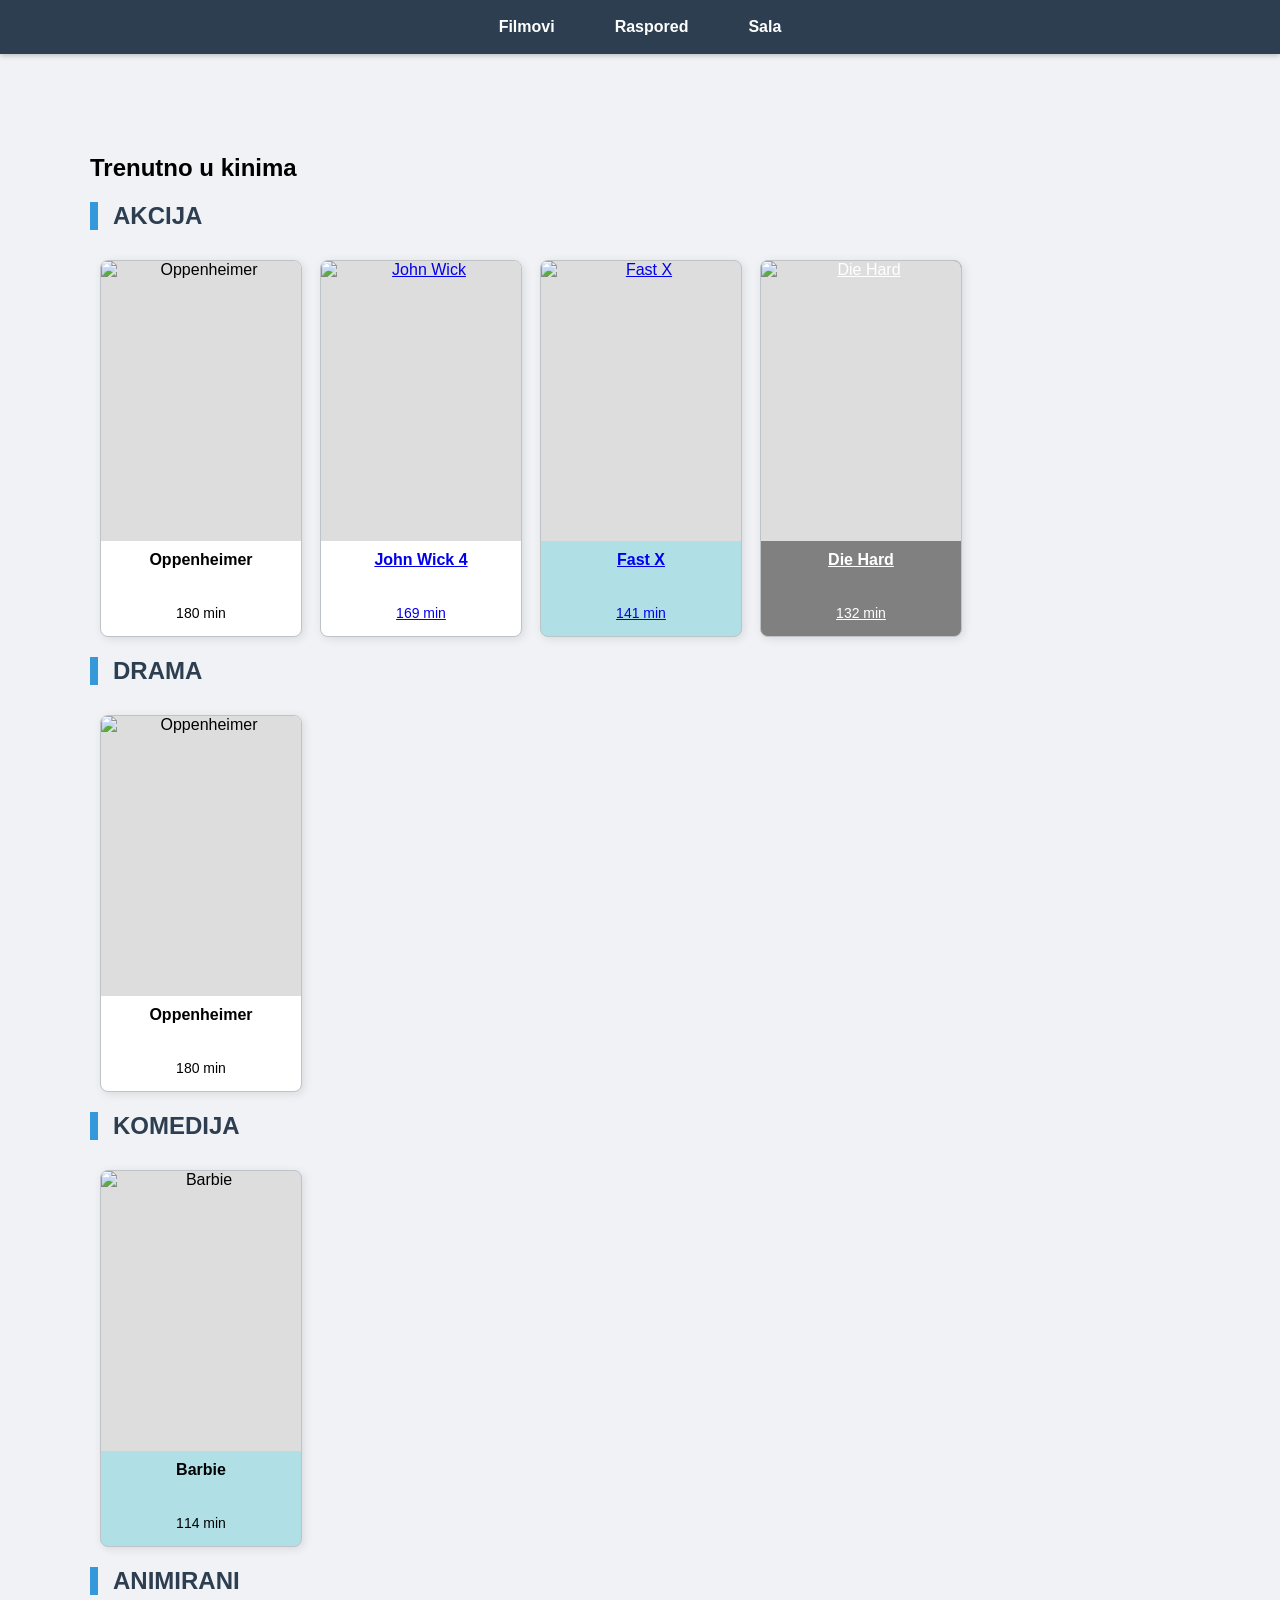
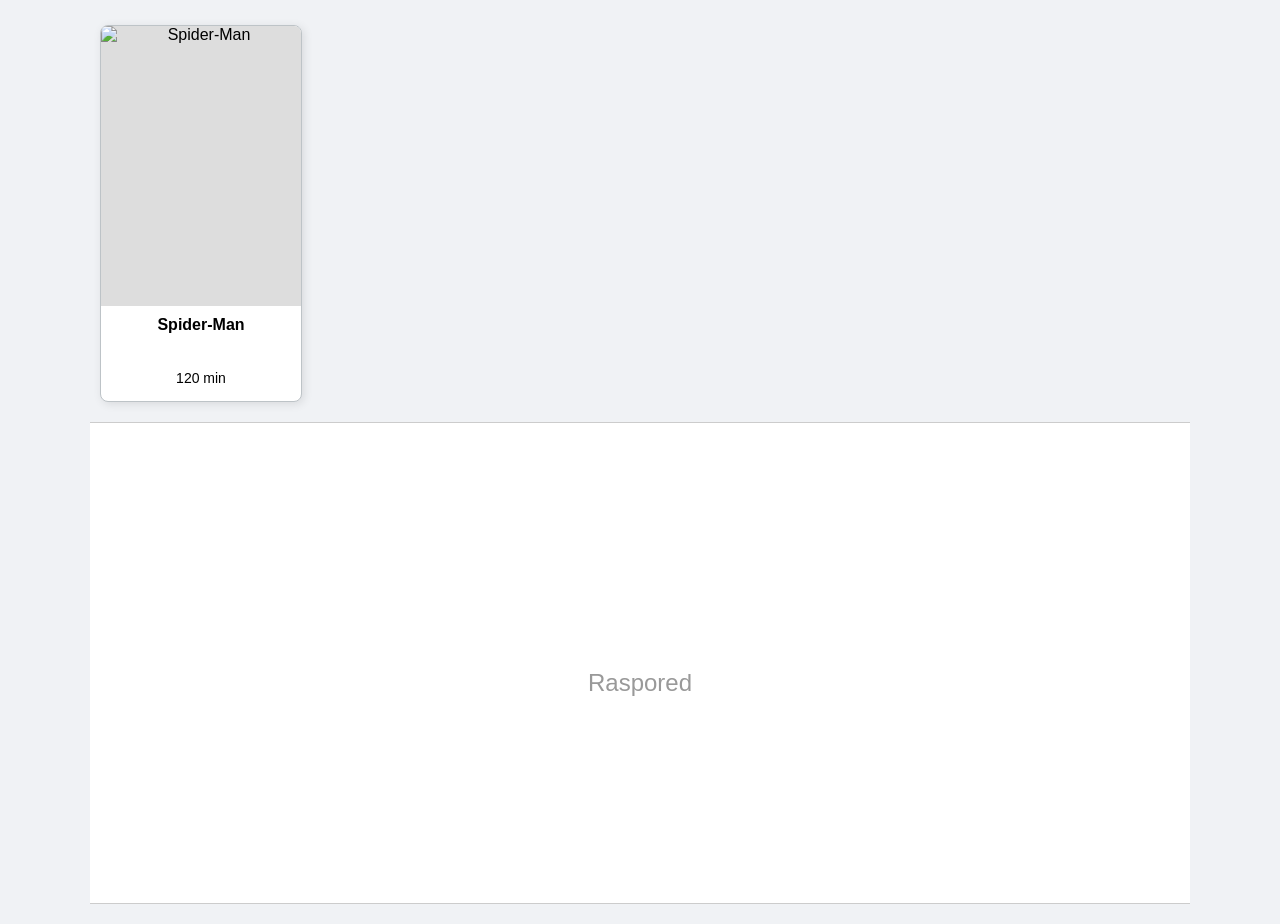
==== html/index.html @ 803a7f48 "Zadatak 3" ====
<!DOCTYPE html>
<html lang="bs">
<head>
    <meta charset="UTF-8">
    <meta name="viewport" content="width=device-width, initial-scale=1.0">
    <title>Kino - Filmovi</title>
    <link rel="stylesheet" href="../css/style.css">
</head>
<body>

    <nav>
        <ul>
            <li><a href="#filmovi">Filmovi</a></li>
            <li><a href="#raspored">Raspored</a></li>
            <li><a href="sala.html">Sala</a></li>
        </ul>
    </nav>

    <div class="container">
       
        <section id="filmovi">
            <h1>Trenutno u kinima</h1>

            <div id="akcija">
                <h2>Akcija</h2>
                <div class="movie-grid">
                    <a hraf ="sala.html" class="movie-card status-current">
                        <img src="https://placehold.co/200x280/000000/FFFFFF/png?text=Oppenheimer" alt="Oppenheimer">
                        <h4>Oppenheimer</h4>
                        <p>180 min</p>
                    </a>

                    <a href="sala.html" class="movie-card status-current">
                        <img src="https://placehold.co/200x280/000000/FFFFFF/png?text=John+Wick+4" alt="John Wick">
                        <h4>John Wick 4</h4>
                        <p>169 min</p>
                    </a>

                    <a href="sala.html" class="movie-card status-soon">
                        <img src="https://placehold.co/200x280/4682B4/FFFFFF/png?text=Fast+X" alt="Fast X">
                        <h4>Fast X</h4>
                        <p>141 min</p>
                    </a>

                    <a href="sala.html" class="movie-card status-expired">
                        <img src="https://placehold.co/200x280/555555/FFFFFF/png?text=Die+Hard" alt="Die Hard">
                        <h4>Die Hard</h4>
                        <p>132 min</p>
                    </a>
                </div>
            </div>

            <div id="drama">
                <h2>Drama</h2>
                <div class="movie-grid">
                    <div class="movie-card status-current">
                        <img src="https://placehold.co/200x280/000000/FFFFFF/png?text=Oppenheimer" alt="Oppenheimer">
                        <h4>Oppenheimer</h4>
                        <p>180 min</p>
                    </div>
                </div>
            </div>

            <div id="komedija">
                <h2>Komedija</h2>
                <div class="movie-grid">
                    <div class="movie-card status-soon">
                        <img src="https://placehold.co/200x280/4682B4/FFFFFF/png?text=Barbie" alt="Barbie">
                        <h4>Barbie</h4>
                        <p>114 min</p>
                    </div>
                </div>
            </div>

            <div id="animirani">
                <h2>Animirani</h2>
                <div class="movie-grid">
                    <div class="movie-card status-current">
                        <img src="https://placehold.co/200x280/000000/FFFFFF/png?text=Spider-Man" alt="Spider-Man">
                        <h4>Spider-Man</h4>

                                                <p>120 min</p>
                    </div>
                </div>
            </div>

        </section>

        <section id="raspored" class="placeholder-section">
            Raspored
        </section>

    

    </div>

</body>
</html>
---- css/style.css ----
/* Osnovni stilovi */
html { scroll-behavior: smooth; } /* Glatko skrolovanje na klik menija */

body {
    font-family: 'Segoe UI', Tahoma, Geneva, Verdana, sans-serif;
    margin: 0;
    padding: 0;
    background-color: #f0f2f5;
    min-width: 300px;
}

/* --- MENI (FIXED/STICKY) --- */
nav {
    position: sticky;
    top: 0;
    background-color: #2c3e50;
    color: white;
    z-index: 1000;
    box-shadow: 0 2px 5px rgba(0,0,0,0.2);
}

nav ul {
    list-style: none;
    margin: 0;
    padding: 0;
    display: flex;
    justify-content: center;
}

nav ul li a {
    display: block;
    color: white;
    text-align: center;
    padding: 18px 30px;
    text-decoration: none;
    font-weight: bold;
    transition: 0.3s;
}

nav ul li a:hover {
    background-color: #34495e;
    color: #3498db;
}

/* Responsivni meni: ako je ekran uzak, slažu se jedan ispod drugog */
@media screen and (max-width: 600px) {
    nav ul { flex-direction: column; }
    nav ul li { border-bottom: 1px solid #3e4f5f; }
}

/* --- KONTEJNERI --- */
.container {
    padding: 20px;
    max-width: 1100px;
    margin: 0 auto;
}

section {
    padding: 60px 0 20px 0; /* Padding da naslov ne ode pod fiksni meni */
    border-bottom: 1px solid #ccc;
}

h2 {
    text-transform: uppercase;
    color: #2c3e50;
    border-left: 8px solid #3498db;
    padding-left: 15px;
    margin-bottom: 30px;
}

/* --- GRID RASPORED --- */
.movie-grid {
    display: grid;
    gap: 20px; /* Razmak veći od minimalnih 10px */
    justify-content: center;
}

/* Specifični zahtjevi za broj kolona */
@media screen and (min-width: 1080px) {
    .movie-grid { grid-template-columns: repeat(5, 200px); }
}

@media screen and (min-width: 800px) and (max-width: 1079px) {
    .movie-grid { grid-template-columns: repeat(3, 200px); }
}

/* Ispod 800px, grid se sam prilagođava do minimalno 300px ekrana */
@media screen and (max-width: 799px) {
    .movie-grid { grid-template-columns: repeat(auto-fit, 200px); }
}

/* --- KARTICA FILMA --- */
.movie-card {
    width: 200px;
    border: 1px solid #bdc3c7;
    border-radius: 8px;
    overflow: hidden;
    text-align: center;
    box-shadow: 2px 2px 10px rgba(0,0,0,0.1);
}

.movie-card img {
    width: 200px;
    height: 280px;
    display: block;
    background-color: #ddd; /* Ako slika ipak ne učita */
}

.movie-card h4 {
    margin: 10px 5px;
    font-size: 16px;
    min-height: 40px;
}

.movie-card p {
    font-size: 14px;
    margin-bottom: 15px;
}

/* Boje pozadina */
.status-current { background-color: white; }
.status-soon { background-color: powderblue; }
.status-expired { background-color: gray; color: white; }

/* Pomoćne sekcije za linkove */
.placeholder-section {
    height: 400px;
    background: #fff;
    display: flex;
    align-items: center;
    justify-content: center;
    font-size: 24px;
    color: #999;
}
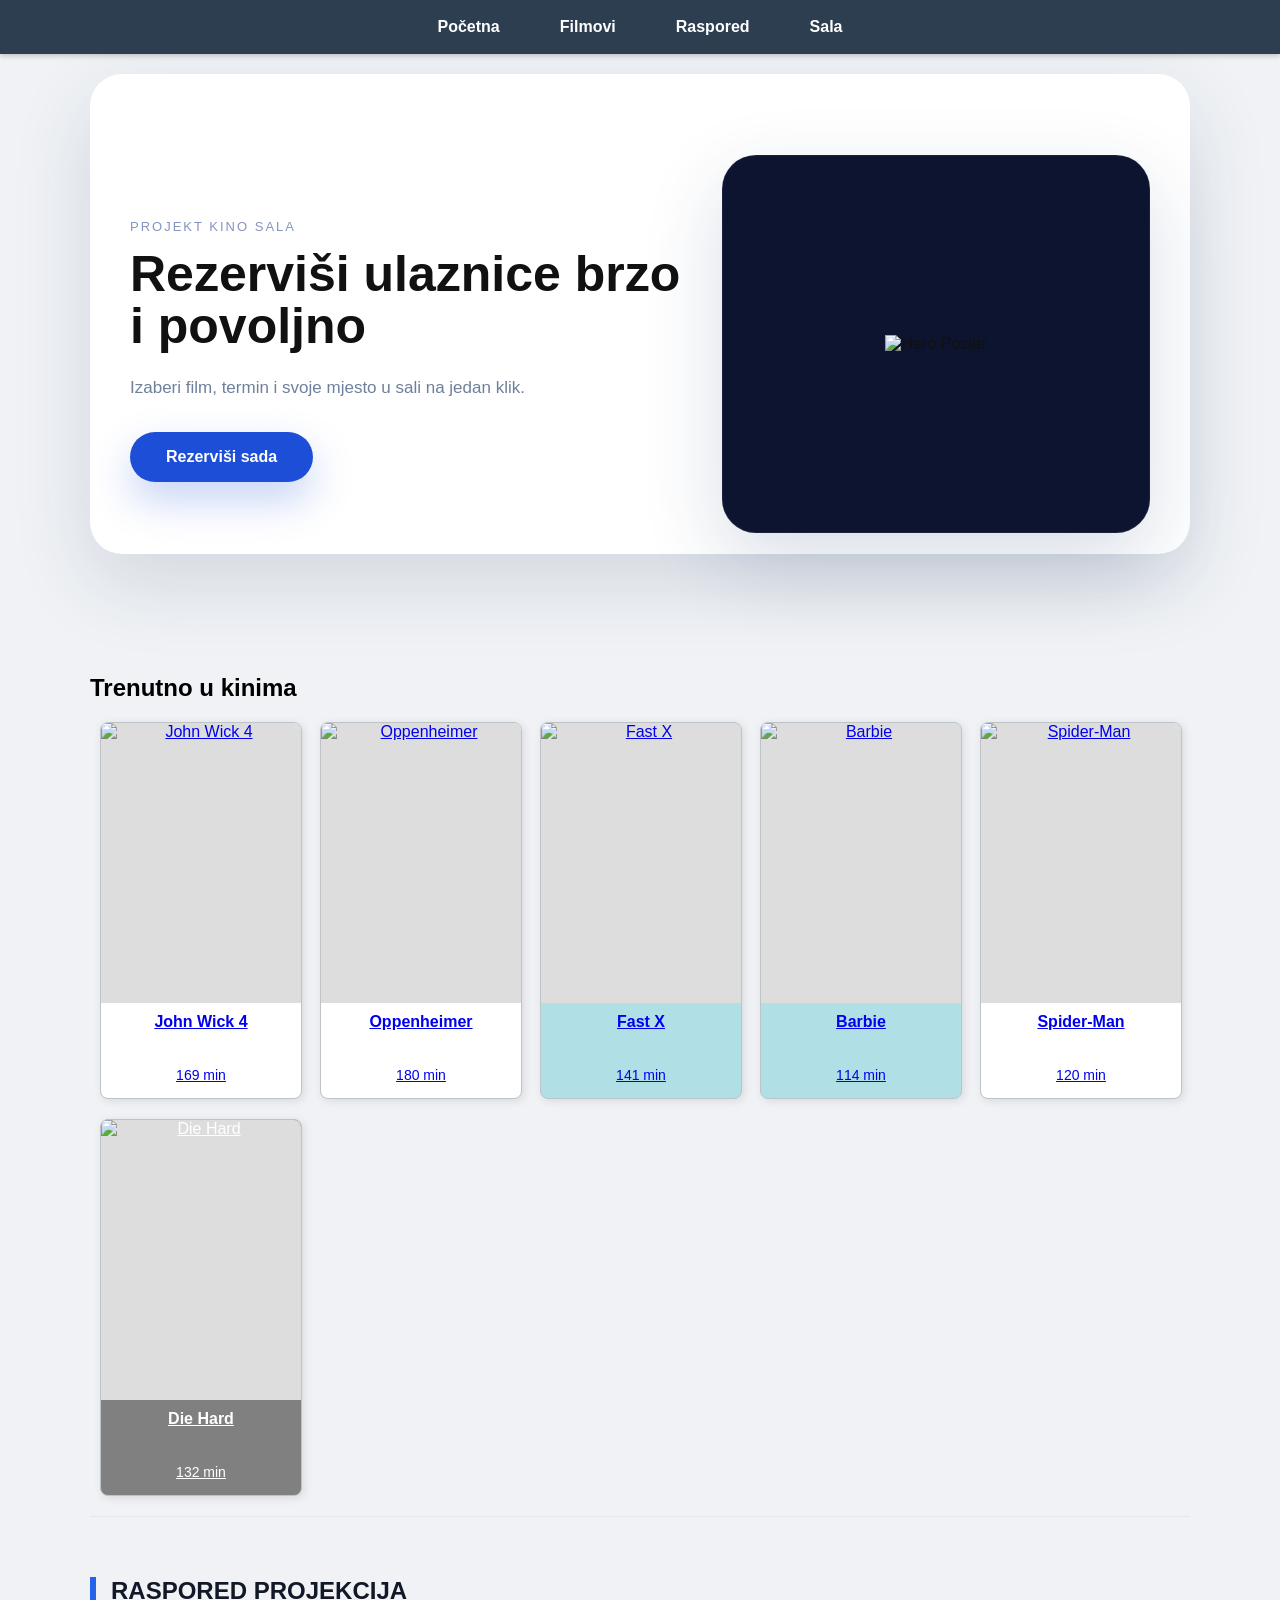
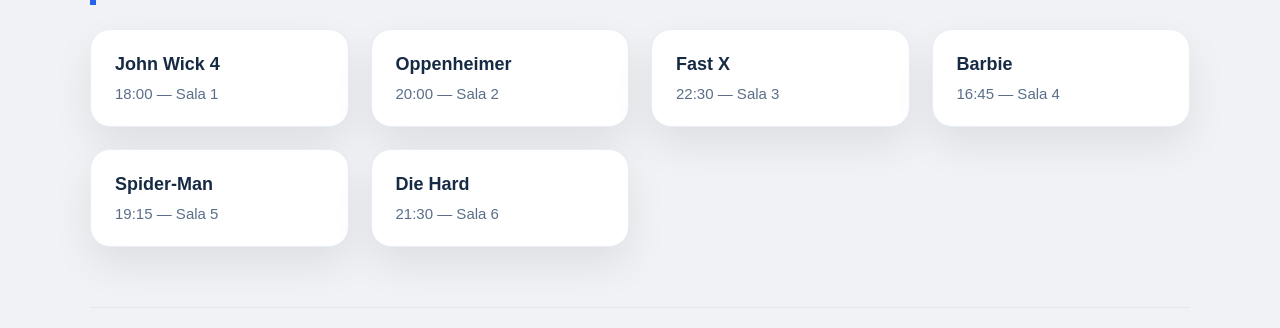
==== commit 82ebd333: "Finalna verzija" ====
--- a/html/index.html
+++ b/html/index.html
@@ -10,6 +10,7 @@
 
     <nav>
         <ul>
+            <li><a href="#hero">Početna</a></li>
             <li><a href="#filmovi">Filmovi</a></li>
             <li><a href="#raspored">Raspored</a></li>
             <li><a href="sala.html">Sala</a></li>
@@ -17,82 +18,97 @@
     </nav>
 
     <div class="container">
-       
+        <section id="hero" class="hero-sekcija">
+            <div class="hero-tekst">
+                <p class="hero-tip">Projekt kino sala</p>
+                <h1>Rezerviši ulaznice brzo i povoljno</h1>
+                <p class="hero-subtitle">Izaberi film, termin i svoje mjesto u sali na jedan klik.</p>
+                <a id="hero-dugme" href="sala.html" class="hero-dugme">Rezerviši sada</a>
+            </div>
+            <div class="hero-karta">
+                <div class="hero-card">
+                    <img id="hero-poster" src="https://lh3.googleusercontent.com/proxy/8NNuLzyjKLZEO-oPa6gjCXpVEvEsZxqpJyuxra2buSlitLa2n-kFuKUBL-DgUYcipqoJUYHTy2ZMXdHfXLIq9IiLJ3d4cWHYvBBv9I1jyRwxmIM" alt="Hero Poster">
+                </div>
+            </div>
+        </section>
+
         <section id="filmovi">
             <h1>Trenutno u kinima</h1>
+            <div class="movie-grid">
+                <a href="sala.html?film=John+Wick+4" class="movie-card status-current">
+                    <img src="https://posterspy.com/wp-content/uploads/2022/07/dfthfthj.jpg" alt="John Wick 4">
+                    <h4>John Wick 4</h4>
+                    <p>169 min</p>
+                </a>
+                <a href="sala.html?film=Oppenheimer" class="movie-card status-current">
+                    <img src="https://www.tallengestore.com/cdn/shop/products/Oppenheimer-CillianMurphy-ChristopherNolan-HollywoodMoviePoster.jpg?v=1691369029" alt="Oppenheimer">
+                    <h4>Oppenheimer</h4>
+                    <p>180 min</p>
+                </a>
+                <a href="sala.html?film=Fast+X" class="movie-card status-soon">
+                    <img src="https://m.media-amazon.com/images/M/MV5BYzEwZjczOTktYzU1OS00YjJlLTgyY2UtNWEzODBlN2RjZDEwXkEyXkFqcGc@._V1_FMjpg_UX1000_.jpg" alt="Fast X">
+                    <h4>Fast X</h4>
+                    <p>141 min</p>
+                </a>
+                <a href="sala.html?film=Barbie" class="movie-card status-soon">
+                    <img src="https://image.tmdb.org/t/p/original/dekMkQf0kqAmztUca9lX5e5Pjbp.jpg" alt="Barbie">
+                    <h4>Barbie</h4>
+                    <p>114 min</p>
+                </a>
+                <a href="sala.html?film=Spider-Man" class="movie-card status-current">
+                    <img src="https://m.media-amazon.com/images/I/71gx5DiQa-L.jpg" alt="Spider-Man">
+                    <h4>Spider-Man</h4>
+                    <p>120 min</p>
+                </a>
+                <a href="sala.html?film=Die+Hard" class="movie-card status-expired">
+                    <img src="https://www.originalfilmart.com/cdn/shop/products/die_hard_1988_advance_original_film_art_1600x.jpg?v=1575409750" alt="Die Hard">
+                    <h4>Die Hard</h4>
+                    <p>132 min</p>
+                </a>
+            </div>
+        </section>
 
-            <div id="akcija">
-                <h2>Akcija</h2>
-                <div class="movie-grid">
-                    <a hraf ="sala.html" class="movie-card status-current">
-                        <img src="https://placehold.co/200x280/000000/FFFFFF/png?text=Oppenheimer" alt="Oppenheimer">
-                        <h4>Oppenheimer</h4>
-                        <p>180 min</p>
-                    </a>
-
-                    <a href="sala.html" class="movie-card status-current">
-                        <img src="https://placehold.co/200x280/000000/FFFFFF/png?text=John+Wick+4" alt="John Wick">
-                        <h4>John Wick 4</h4>
-                        <p>169 min</p>
-                    </a>
-
-                    <a href="sala.html" class="movie-card status-soon">
-                        <img src="https://placehold.co/200x280/4682B4/FFFFFF/png?text=Fast+X" alt="Fast X">
-                        <h4>Fast X</h4>
-                        <p>141 min</p>
-                    </a>
-
-                    <a href="sala.html" class="movie-card status-expired">
-                        <img src="https://placehold.co/200x280/555555/FFFFFF/png?text=Die+Hard" alt="Die Hard">
-                        <h4>Die Hard</h4>
-                        <p>132 min</p>
-                    </a>
+        <section id="raspored" class="raspored-sekcija">
+            <h2>Raspored projekcija</h2>
+            <div class="raspored-grid">
+                <div class="raspored-kartica">
+                    <h3>John Wick 4</h3>
+                    <p>18:00 — Sala 1</p>
+                </div>
+                <div class="raspored-kartica">
+                    <h3>Oppenheimer</h3>
+                    <p>20:00 — Sala 2</p>
+                </div>
+                <div class="raspored-kartica">
+                    <h3>Fast X</h3>
+                    <p>22:30 — Sala 3</p>
+                </div>
+                <div class="raspored-kartica">
+                    <h3>Barbie</h3>
+                    <p>16:45 — Sala 4</p>
+                </div>
+                <div class="raspored-kartica">
+                    <h3>Spider-Man</h3>
+                    <p>19:15 — Sala 5</p>
+                </div>
+                <div class="raspored-kartica">
+                    <h3>Die Hard</h3>
+                    <p>21:30 — Sala 6</p>
                 </div>
             </div>
+        </section>
+    </div>
 
-            <div id="drama">
-                <h2>Drama</h2>
-                <div class="movie-grid">
-                    <div class="movie-card status-current">
-                        <img src="https://placehold.co/200x280/000000/FFFFFF/png?text=Oppenheimer" alt="Oppenheimer">
-                        <h4>Oppenheimer</h4>
-                        <p>180 min</p>
-                    </div>
-                </div>
-            </div>
-
-            <div id="komedija">
-                <h2>Komedija</h2>
-                <div class="movie-grid">
-                    <div class="movie-card status-soon">
-                        <img src="https://placehold.co/200x280/4682B4/FFFFFF/png?text=Barbie" alt="Barbie">
-                        <h4>Barbie</h4>
-                        <p>114 min</p>
-                    </div>
-                </div>
-            </div>
-
-            <div id="animirani">
-                <h2>Animirani</h2>
-                <div class="movie-grid">
-                    <div class="movie-card status-current">
-                        <img src="https://placehold.co/200x280/000000/FFFFFF/png?text=Spider-Man" alt="Spider-Man">
-                        <h4>Spider-Man</h4>
-
-                                                <p>120 min</p>
-                    </div>
-                </div>
-            </div>
-
-        </section>
-
-        <section id="raspored" class="placeholder-section">
-            Raspored
-        </section>
-
-    
-
-    </div>
+    <script src="../scripts/app.js"></script>
+    <script>
+        document.addEventListener("DOMContentLoaded", () => {
+            if (kinoPodaci && kinoPodaci.projekcije.length > 0) {
+                const najnoviji = kinoPodaci.projekcije[0];
+                document.getElementById("hero-poster-tekst").innerText = najnoviji.film;
+                document.getElementById("hero-dugme").href = `sala.html?film=${encodeURIComponent(najnoviji.film)}`;
+            }
+        });
+    </script>
 
 </body>
 </html>
--- a/css/style.css
+++ b/css/style.css
@@ -48,6 +48,198 @@
     nav ul li { border-bottom: 1px solid #3e4f5f; }
 }
 
+/* --- HERO SEKCIJA --- */
+.hero-sekcija {
+    display: grid;
+    grid-template-columns: 1.3fr 1fr;
+    gap: 36px;
+    align-items: center;
+    min-height: 420px;
+    background: #ffffff;
+    color: #111;
+    padding: 60px 40px;
+    border-radius: 32px;
+    margin-bottom: 40px;
+    box-shadow: 0 28px 80px rgba(28, 55, 102, 0.14);
+}
+
+.hero-tip {
+    text-transform: uppercase;
+    letter-spacing: 2px;
+    font-size: 13px;
+    opacity: 0.75;
+    margin-bottom: 14px;
+    color: #5c72a9;
+}
+
+.hero-sekcija h1 {
+    font-size: 50px;
+    line-height: 1.04;
+    margin: 0 0 22px 0;
+}
+
+.hero-subtitle {
+    font-size: 17px;
+    max-width: 520px;
+    margin-bottom: 30px;
+    opacity: 0.88;
+    line-height: 1.7;
+    color: #5b6f8e;
+}
+
+.hero-dugme {
+    display: inline-block;
+    background-color: #1d4ed8;
+    color: white;
+    text-decoration: none;
+    padding: 16px 36px;
+    border-radius: 999px;
+    font-weight: 700;
+    box-shadow: 0 18px 40px rgba(29, 78, 216, 0.25);
+    transition: transform 0.2s ease, box-shadow 0.2s ease, background 0.2s ease;
+}
+
+.hero-dugme:hover {
+    transform: translateY(-2px);
+    background-color: #153c9c;
+    box-shadow: 0 22px 45px rgba(29, 78, 216, 0.32);
+}
+
+.hero-karta {
+    position: relative;
+    display: flex;
+    justify-content: center;
+    margin: 20px 0;
+}
+
+.hero-karta::before {
+    content: '';
+    position: absolute;
+    inset: 20px 10px 10px 0;
+    background: linear-gradient(180deg, rgba(59,130,246,0.18) 0%, rgba(96,165,250,0.08) 100%);
+    border-radius: 34px;
+}
+
+.hero-card {
+    position: relative;
+    width: 100%;
+    max-width: 440px;
+    min-height: 320px;
+    border-radius: 34px;
+    background: #0c1430;
+    border: 1px solid rgba(255,255,255,0.06);
+    padding: 28px;
+    box-shadow: 0 28px 80px rgba(18, 49, 98, 0.16);
+    display: flex;
+    align-items: center;
+    justify-content: center;
+    overflow: hidden;
+}
+
+.hero-poster {
+    width: 100%;
+    height: 260px;
+    border-radius: 24px;
+    background: linear-gradient(180deg, #141b37 0%, #070912 100%);
+    color: #ffd600;
+    display: grid;
+    place-items: center;
+    font-size: 28px;
+    font-weight: 900;
+    text-align: center;
+    padding: 20px;
+    box-shadow: inset 0 0 40px rgba(255,255,255,0.08);
+}
+
+.movie-grid {
+    display: grid;
+    grid-template-columns: repeat(auto-fit, minmax(200px, 1fr));
+    gap: 24px;
+    margin-top: 20px;
+}
+
+.raspored-sekcija {
+    padding: 40px 0 60px 0;
+}
+
+.raspored-grid {
+    display: grid;
+    grid-template-columns: repeat(auto-fit, minmax(220px, 1fr));
+    gap: 22px;
+    margin-top: 20px;
+}
+
+.raspored-kartica {
+    padding: 24px;
+    border-radius: 20px;
+    background: white;
+    box-shadow: 0 18px 40px rgba(0,0,0,0.08);
+    border: 1px solid #e7ecf5;
+}
+
+.raspored-kartica h3 {
+    margin: 0 0 10px 0;
+    font-size: 18px;
+    color: #162a44;
+}
+
+.raspored-kartica p {
+    margin: 0;
+    color: #5b6e88;
+    font-size: 15px;
+}
+
+/* Responsivni hero */
+@media screen and (max-width: 900px) {
+    .hero-sekcija {
+        display: flex;
+        flex-direction: column;
+        padding: 40px 24px;
+        min-height: auto;
+    }
+    
+    .hero-sekcija h1 {
+        font-size: 42px;
+    }
+    
+    .hero-subtitle {
+        font-size: 16px;
+    }
+}
+
+@media screen and (max-width: 700px) {
+    .hero-sekcija {
+        padding: 28px 18px;
+    }
+    
+    .hero-sekcija h1 {
+        font-size: 32px;
+    }
+    
+    .hero-poster {
+        height: 220px;
+    }
+    
+    .hero-dugme {
+        padding: 14px 28px;
+        font-size: 15px;
+    }
+}
+
+@media screen and (max-width: 600px) {
+    .hero-karta::before {
+        display: none;
+    }
+
+    .hero-card {
+        max-width: 100%;
+    }
+
+    .movie-grid {
+        grid-template-columns: repeat(auto-fit, minmax(180px, 1fr));
+    }
+}
+
 /* --- KONTEJNERI --- */
 .container {
     padding: 20px;
@@ -57,15 +249,21 @@
 
 section {
     padding: 60px 0 20px 0; /* Padding da naslov ne ode pod fiksni meni */
-    border-bottom: 1px solid #ccc;
+    border-bottom: 1px solid #e5e7eb;
+    background: transparent;
+}
+
+section#hero {
+    border-bottom: none;
+    padding-bottom: 0;
 }
 
 h2 {
     text-transform: uppercase;
-    color: #2c3e50;
-    border-left: 8px solid #3498db;
+    color: #111827;
+    border-left: 6px solid #2563eb;
     padding-left: 15px;
-    margin-bottom: 30px;
+    margin-bottom: 24px;
 }
 
 /* --- GRID RASPORED --- */
